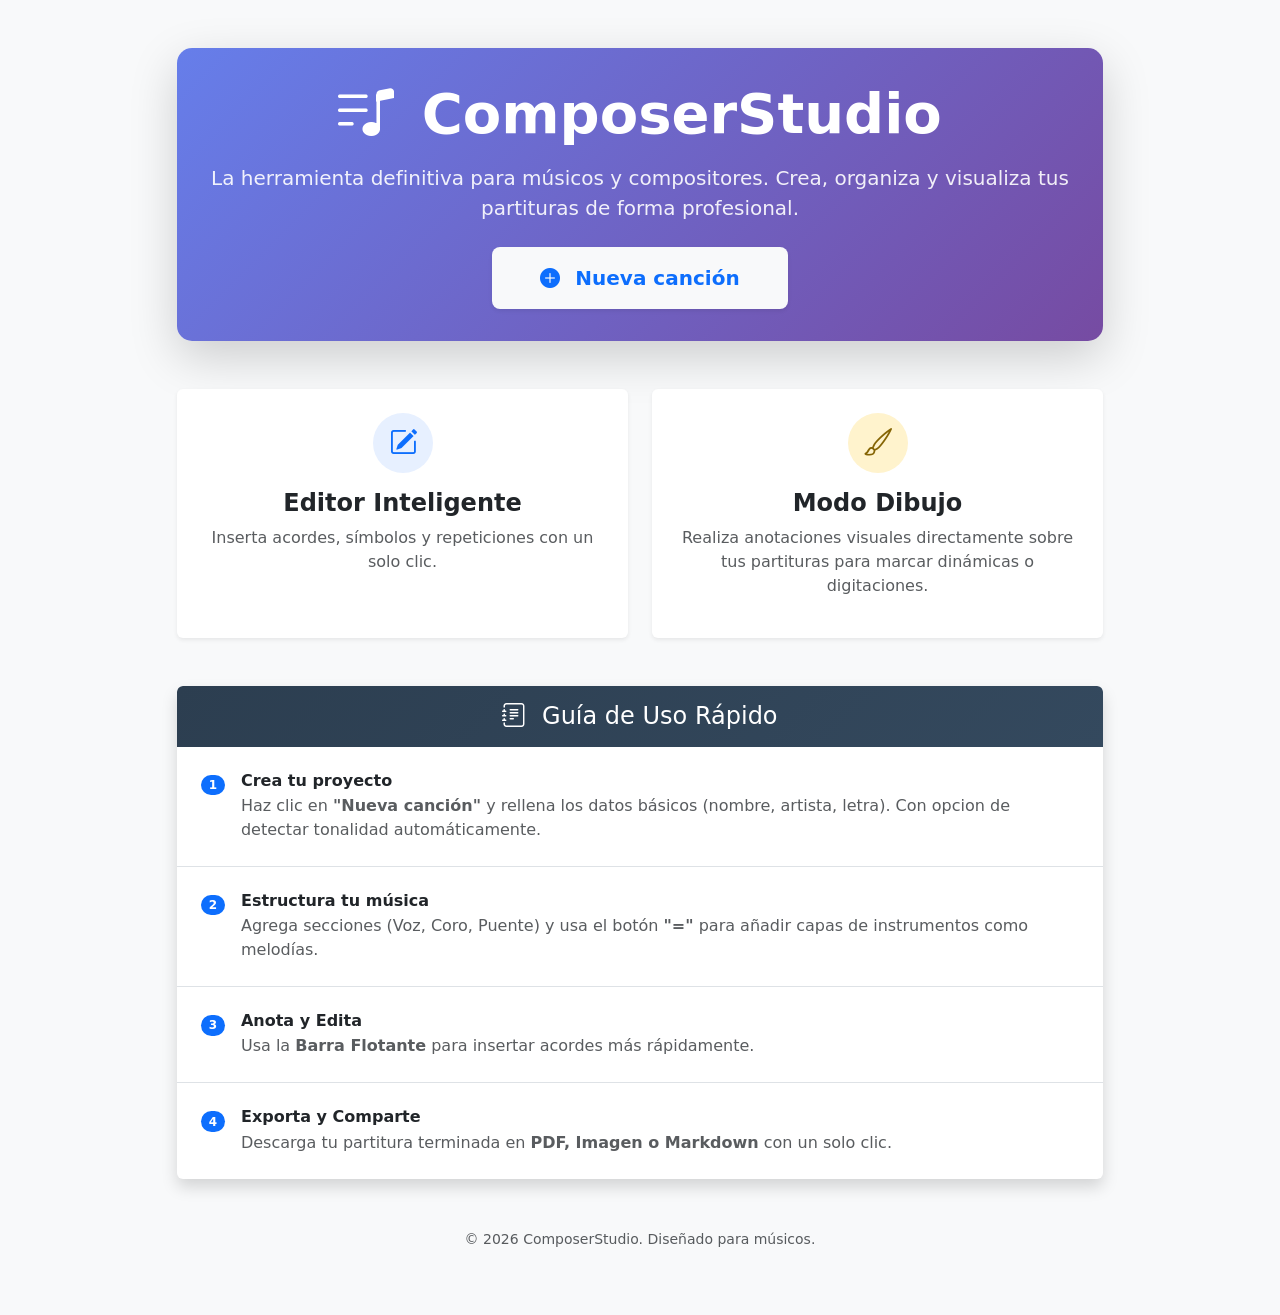
==== index.html @ fdc4615d "applista" ====
<!DOCTYPE html>
<html lang="es">
<head>
    <meta charset="UTF-8">
    <meta name="viewport" content="width=device-width, initial-scale=1.0">
    <title>ComposerStudio - App para sacar notas</title>
    <link rel="stylesheet" href="vistas/estilos.css">
    <!-- intalar bootstrap -->
    <link href="https://cdn.jsdelivr.net/npm/bootstrap@5.3.8/dist/css/bootstrap.min.css" rel="stylesheet">
    <link rel="stylesheet" href="https://cdn.jsdelivr.net/npm/bootstrap-icons@1.13.1/font/bootstrap-icons.min.css">
    <link rel="icon" href="logo.png"> 
</head>
<body class="bg-light">
    <div class="container my-4 my-md-5">
        <div class="row justify-content-center">
            <div class="col-lg-10">
                <!-- Hero Section -->
                <div class="hero-section text-center mb-5 shadow-lg">
                    <h1 class="display-4 fw-bold mb-3">
                        <i class="bi bi-music-note-list me-2"></i> 
                        ComposerStudio
                    </h1>
                    <p class="lead mb-4">La herramienta definitiva para músicos y compositores. Crea, organiza y visualiza tus partituras de forma profesional.</p>
                    <div class="d-flex justify-content-center gap-3">
                        <a href="vistas/notas.html" class="text-decoration-none">
                            <button type="button" class="btn btn-light btn-lg px-5 py-3 fw-bold text-primary shadow-sm border-0">
                                <i class="bi bi-plus-circle-fill me-2"></i>
                                Nueva canción
                            </button>
                        </a>
                    </div>
                </div>

                <!-- Tarjetas de Información -->
                <div class="row g-4 mb-5">
                    <div class="col-md-6">
                        <div class="card h-100 shadow-sm border-0 transition-hover">
                            <div class="card-body p-4 text-center">
                                <div class="icon-box mb-3 mx-auto" style="background: #e7f0ff; color: #0d6efd; width: 60px; height: 60px; border-radius: 50%; display: flex; align-items: center; justify-content: center;">
                                    <i class="bi bi-pencil-square fs-3"></i>
                                </div>
                                <h4 class="fw-bold">Editor Inteligente</h4>
                                <p class="text-muted">Inserta acordes, símbolos y repeticiones con un solo clic.</p>
                            </div>
                        </div>
                    </div>
                    <div class="col-md-6">
                        <div class="card h-100 shadow-sm border-0 transition-hover">
                            <div class="card-body p-4 text-center">
                                <div class="icon-box mb-3 mx-auto" style="background: #fff3cd; color: #856404; width: 60px; height: 60px; border-radius: 50%; display: flex; align-items: center; justify-content: center;">
                                    <i class="bi bi-brush fs-3"></i>
                                </div>
                                <h4 class="fw-bold">Modo Dibujo</h4>
                                <p class="text-muted">Realiza anotaciones visuales directamente sobre tus partituras para marcar dinámicas o digitaciones.</p>
                            </div>
                        </div>
                    </div>
                </div>

                <!-- Sección de instrucciones -->
                <div class="card shadow border-0 overflow-hidden">
                    <div class="card-header text-white py-3 border-0" style="background: linear-gradient(135deg, #2c3e50 0%, #34495e 100%);">
                        <h3 class="mb-0 fs-4 text-center">
                            <i class="bi bi-journal-text me-2"></i>
                            Guía de Uso Rápido
                        </h3>
                    </div>
                    <div class="card-body p-0">
                        <div class="list-group list-group-flush">
                            <div class="list-group-item border-0 py-4 px-4 bg-transparent border-bottom">
                                <div class="d-flex align-items-start">
                                    <span class="badge bg-primary rounded-pill me-3 mt-1">1</span>
                                    <div>
                                        <h6 class="fw-bold mb-1">Crea tu proyecto</h6>
                                        <p class="text-muted mb-0">Haz clic en <strong>"Nueva canción"</strong> y rellena los datos básicos (nombre, artista, letra). Con opcion de detectar tonalidad automáticamente.</p>
                                    </div>
                                </div>
                            </div>
                            <div class="list-group-item border-0 py-4 px-4 bg-transparent border-bottom">
                                <div class="d-flex align-items-start">
                                    <span class="badge bg-primary rounded-pill me-3 mt-1">2</span>
                                    <div>
                                        <h6 class="fw-bold mb-1">Estructura tu música</h6>
                                        <p class="text-muted mb-0">Agrega secciones (Voz, Coro, Puente) y usa el botón <strong>"="</strong> para añadir capas de instrumentos como melodías.</p>
                                    </div>
                                </div>
                            </div>
                            <div class="list-group-item border-0 py-4 px-4 bg-transparent border-bottom">
                                <div class="d-flex align-items-start">
                                    <span class="badge bg-primary rounded-pill me-3 mt-1">3</span>
                                    <div>
                                        <h6 class="fw-bold mb-1">Anota y Edita</h6>
                                        <p class="text-muted mb-0">Usa la <strong>Barra Flotante</strong> para insertar acordes más rápidamente.</p>
                                    </div>
                                </div>
                            </div>
                            <div class="list-group-item border-0 py-4 px-4 bg-transparent">
                                <div class="d-flex align-items-start">
                                    <span class="badge bg-primary rounded-pill me-3 mt-1">4</span>
                                    <div>
                                        <h6 class="fw-bold mb-1">Exporta y Comparte</h6>
                                        <p class="text-muted mb-0">Descarga tu partitura terminada en <strong>PDF, Imagen o Markdown</strong> con un solo clic.</p>
                                    </div>
                                </div>
                            </div>
                        </div>
                    </div>
                </div>

                <!-- Footer -->
                <div class="text-center mt-5 text-muted">
                    <p><small>&copy; 2026 ComposerStudio. Diseñado para músicos.</small></p>
                </div>
            </div>
        </div>
    </div>
    <!-- js para bootstrap -->
    <script src="https://cdn.jsdelivr.net/npm/bootstrap@5.3.8/dist/js/bootstrap.bundle.min.js"></script>
    <script src="index.js"></script>
</body>
</html>
---- vistas/estilos.css ----
/* Estilos generales */
body {
    background-color: #f8f9fa;
    font-family: 'Segoe UI', Tahoma, Geneva, Verdana, sans-serif;
}

.hero-section {
    background: linear-gradient(135deg, #667eea 0%, #764ba2 100%);
    border-radius: 15px;
    padding: 2rem;
    color: white;
}

.hero-section h1 {
    color: white !important;
}

.hero-section p {
    color: rgba(255, 255, 255, 0.9) !important;
}

/* Vista previa */
.vista-previa {
    background: white;
    border-radius: 12px;
    padding: 30px;
    margin-bottom: 30px;
    box-shadow: 0 10px 40px rgba(0,0,0,0.1);
    position: relative;
    overflow-y: auto;
    max-height: 80vh;
    transition: all 0.3s ease;
}

#preview-content {
    max-width: 100%;
    overflow-x: auto;
}

.seccion {
    margin-bottom: 30px;
    border-left: 4px solid #3498db;
    padding-left: 20px;
    transition: all 0.3s ease;
    page-break-inside: avoid;
}

.seccion:hover {
    border-left-color: #e74c3c;
    background-color: #f9f9f9;
}

.seccion-titulo {
    font-size: 20px;
    font-weight: bold;
    color: #2c3e50;
    margin-bottom: 15px;
    padding: 8px 12px;
    background-color: #ecf0f1;
    border-radius: 8px;
    cursor: text;
    outline: none;
}

.seccion-titulo:focus {
    background-color: #e8f4fd;
    box-shadow: 0 0 0 2px rgba(52, 152, 219, 0.3);
}

.btn-duplicar-instrumento {
    background: #e9ecef;
    border: none;
    color: #495057;
    width: 24px;
    height: 24px;
    border-radius: 4px;
    display: flex;
    align-items: center;
    justify-content: center;
    cursor: pointer;
    font-weight: bold;
    font-size: 14px;
    transition: all 0.2s;
    margin-left: 10px;
    opacity: 0; /* Oculto por defecto */
    pointer-events: none;
}

.seccion:hover .btn-duplicar-instrumento,
.seccion:focus-within .btn-duplicar-instrumento {
    opacity: 1;
    pointer-events: auto;
}

.btn-duplicar-instrumento:hover {
    background: #dee2e6;
    color: #667eea;
    transform: scale(1.1);
}

.acordes {
    position: relative;
    font-family: 'Consolas', 'Monaco', 'Lucida Console', 'Liberation Mono', 'DejaVu Sans Mono', monospace;
    font-size: 17px;
    line-height: 1.6;
    letter-spacing: 0.3px;
    background-color: #fffdf7;
    padding: 20px;
    border-radius: 12px;
    border: 1px solid #f1e9d2;
    min-height: 100px;
    transition: all 0.3s ease;
    box-shadow: inset 0 2px 4px rgba(0,0,0,0.02);
}

.acordes.drawing-mode {
    cursor: url('data:image/svg+xml;utf8,<svg xmlns="http://www.w3.org/2000/svg" width="32" height="32" viewBox="0 0 32 32"><path d="M16 0 L16 32 M0 16 L32 16" stroke="%23e74c3c" stroke-width="3" fill="none"/></svg>') 16 16, crosshair;
}

#paintColorPickerBarra {
    width: 40px;
    height: 34px;
    padding: 2px;
    border-radius: 6px;
    border: 1px solid #dee2e6;
    background: white;
    cursor: pointer;
}

.btn-group-paint {
    display: flex;
    align-items: center;
    gap: 12px;
    background: rgba(0, 0, 0, 0.05);
    padding: 10px;
    border-radius: 8px;
    margin-top: 5px;
}

#paintBrushSizeBarra {
    cursor: pointer;
    accent-color: #764ba2;
}

.acordes-content {
    position: relative;
    z-index: 2;
    white-space: pre-wrap;
    word-break: break-word;
    outline: none;
    min-height: 100px;
    line-height: 1.8;
}

.acordes-content:focus {
    background-color: #fff8e7;
}

.acorde-linea {
    margin-bottom: 8px;
    padding: 4px 8px;
    border-radius: 4px;
    outline: none;
    cursor: text;
    white-space: pre-wrap;
    word-break: break-word;
}

.acorde-linea:focus {
    background-color: #fff3cd;
    box-shadow: 0 0 0 2px rgba(255, 193, 7, 0.3);
}

/* Estilo especial para Break */
.seccion-break {
    padding: 20px 0;
    display: flex;
    align-items: center;
    gap: 15px;
}

.break-line {
    flex: 1;
    height: 2px;
    background: linear-gradient(90deg, #dee2e6 0%, #adb5bd 50%, #dee2e6 100%);
    border-radius: 2px;
}

.break-label {
    font-family: 'Courier New', monospace;
    font-weight: bold;
    color: #6c757d;
    text-transform: uppercase;
    letter-spacing: 2px;
    font-size: 12px;
}

.acordes-paint-overlay {
    position: absolute;
    top: 0;
    left: 0;
    width: 100%;
    height: 100%;
    z-index: 10;
    pointer-events: none;
}

.acordes.drawing-mode .acordes-paint-overlay {
    pointer-events: auto;
}

.acordes-paint-canvas {
    position: absolute;
    top: 0;
    left: 0;
    width: 100%;
    height: 100%;
    pointer-events: none;
}

.acordes.drawing-mode .acordes-paint-canvas {
    pointer-events: auto;
    cursor: url('data:image/svg+xml;utf8,<svg xmlns="http://www.w3.org/2000/svg" width="32" height="32" viewBox="0 0 32 32"><path d="M16 0 L16 32 M0 16 L32 16" stroke="%23e74c3c" stroke-width="3" fill="none"/></svg>') 16 16, crosshair;
}

.acordes.drawing-mode .acordes-content {
    pointer-events: none;
    opacity: 0.7;
}

/* Modo exportación */
body.export-mode * {
    overflow-anchor: none;
    -webkit-print-color-adjust: exact;
    print-color-adjust: exact;
}

body.export-mode .no-print {
    display: none !important;
}

body.export-mode .vista-previa {
    max-height: none;
    overflow: visible;
    padding: 20px;
    box-shadow: none;
}

body.export-mode .btn,
body.export-mode .barra-flotante,
body.export-mode #barraFlotanteContainer {
    display: none !important;
}

/* Barra flotante */
.barra-flotante {
    position: fixed;
    bottom: 20px;
    right: 20px;
    width: 320px;
    z-index: 9999;
    transform: translateX(100%);
    transition: transform 0.4s cubic-bezier(0.68, -0.55, 0.265, 1.55);
}

.barra-flotante.show {
    transform: translateX(0);
}

.barra-flotante.dragging {
    opacity: 0.8;
    cursor: grabbing !important;
}

.flotante-acordes,
.flotante-orden {
    background: white;
    border-radius: 12px;
    box-shadow: 0 10px 40px rgba(0,0,0,0.2);
    margin-bottom: 15px;
    overflow: hidden;
    border: 1px solid #dee2e6;
}

.flotante-title {
    background: linear-gradient(135deg, #667eea 0%, #764ba2 100%);
    color: white;
    padding: 12px 15px;
    font-weight: bold;
    font-size: 14px;
    display: flex;
    justify-content: space-between;
    align-items: center;
}

.btn-toggle-flotante {
    background: rgba(255, 255, 255, 0.2);
    border: none;
    color: white;
    width: 24px;
    height: 24px;
    border-radius: 4px;
    display: flex;
    align-items: center;
    justify-content: center;
    cursor: pointer;
    transition: all 0.2s ease;
}

.btn-toggle-flotante:hover {
    background: rgba(255, 255, 255, 0.3);
}

.flotante-orden.collapsed .btn-group-orden,
.flotante-orden.collapsed .paint-controls-barra {
    display: none !important;
}

.flotante-orden.collapsed {
    margin-bottom: 5px;
}

.btn-group-musical {
    display: flex;
    flex-wrap: wrap;
    gap: 6px;
    padding: 15px;
    background: #f8f9fa;
}

.btn-musical {
    font-size: 13px;
    padding: 6px 10px;
    min-width: 45px;
    border-radius: 6px;
    transition: all 0.2s ease;
}

.btn-musical:hover {
    transform: scale(1.05);
}

.btn-group-orden {
    display: flex;
    flex-wrap: wrap;
    gap: 8px;
    padding: 15px;
    background: #f8f9fa;
}

.btn-group-orden .btn {
    flex: 1;
    min-width: 50px;
}

.texto-barra {
    padding: 0 15px 15px 15px;
}

.barra-flotante-close {
    position: absolute;
    top: -10px;
    right: -10px;
    width: 30px;
    height: 30px;
    border-radius: 50%;
    background: #dc3545;
    color: white;
    border: none;
    cursor: pointer;
    display: flex;
    align-items: center;
    justify-content: center;
    font-size: 18px;
    transition: all 0.2s ease;
    z-index: 10000;
}

.barra-flotante-close:hover {
    transform: scale(1.1);
    background: #c82333;
}

/* Controles de paint */
.paint-controls-barra {
    background: #f8f9fa;
    border-top: 1px solid #dee2e6;
    padding: 12px;
}

.paint-title {
    font-size: 12px;
    font-weight: bold;
    color: #6c757d;
    margin-bottom: 10px;
}

.btn-group-paint {
    display: flex;
    gap: 8px;
    align-items: center;
}

.paint-color-picker-barra {
    width: 40px;
    height: 40px;
    border: 2px solid #dee2e6;
    border-radius: 8px;
    cursor: pointer;
}

.paint-brush-size-barra {
    flex: 1;
    min-width: 80px;
}

/* Animaciones */
@keyframes fadeOut {
    0% { opacity: 1; transform: translateY(0); }
    70% { opacity: 1; transform: translateY(0); }
    100% { opacity: 0; transform: translateY(-20px); display: none; }
}

/* Responsive */
@media (max-width: 768px) {
    .vista-previa {
        padding: 15px;
    }
    
    .seccion {
        padding-left: 10px;
    }
    
    .barra-flotante {
        width: 280px;
        bottom: 10px;
        right: 10px;
        max-height: 80vh;
        overflow-y: auto;
    }

    .barra-flotante.show {
        transform: none !important;
    }
    }

    .btn-musical {
        font-size: 11px;
        padding: 4px 8px;
        min-width: 38px;
    }
}

/* Menú Contextual */
.custom-context-menu {
    position: fixed;
    background: white;
    border: 1px solid #dee2e6;
    box-shadow: 0 4px 12px rgba(0,0,0,0.15);
    border-radius: 8px;
    padding: 5px 0;
    z-index: 10002;
    min-width: 180px;
    display: none;
}

.context-menu-item {
    padding: 8px 15px;
    cursor: pointer;
    font-size: 14px;
    display: flex;
    align-items: center;
    gap: 10px;
    transition: background 0.2s;
}

.context-menu-item:hover {
    background-color: #f8f9fa;
    color: #667eea;
}

.context-menu-item i {
    font-size: 16px;
}
    
    .vista-previa {
        padding: 0;
        box-shadow: none;
        max-height: none;
        overflow: visible;
    }
    
    .seccion {
        break-inside: avoid;
        page-break-inside: avoid;
    }
    
    .acordes {
        background-color: white;
        border: 1px solid #ddd;
    }
}
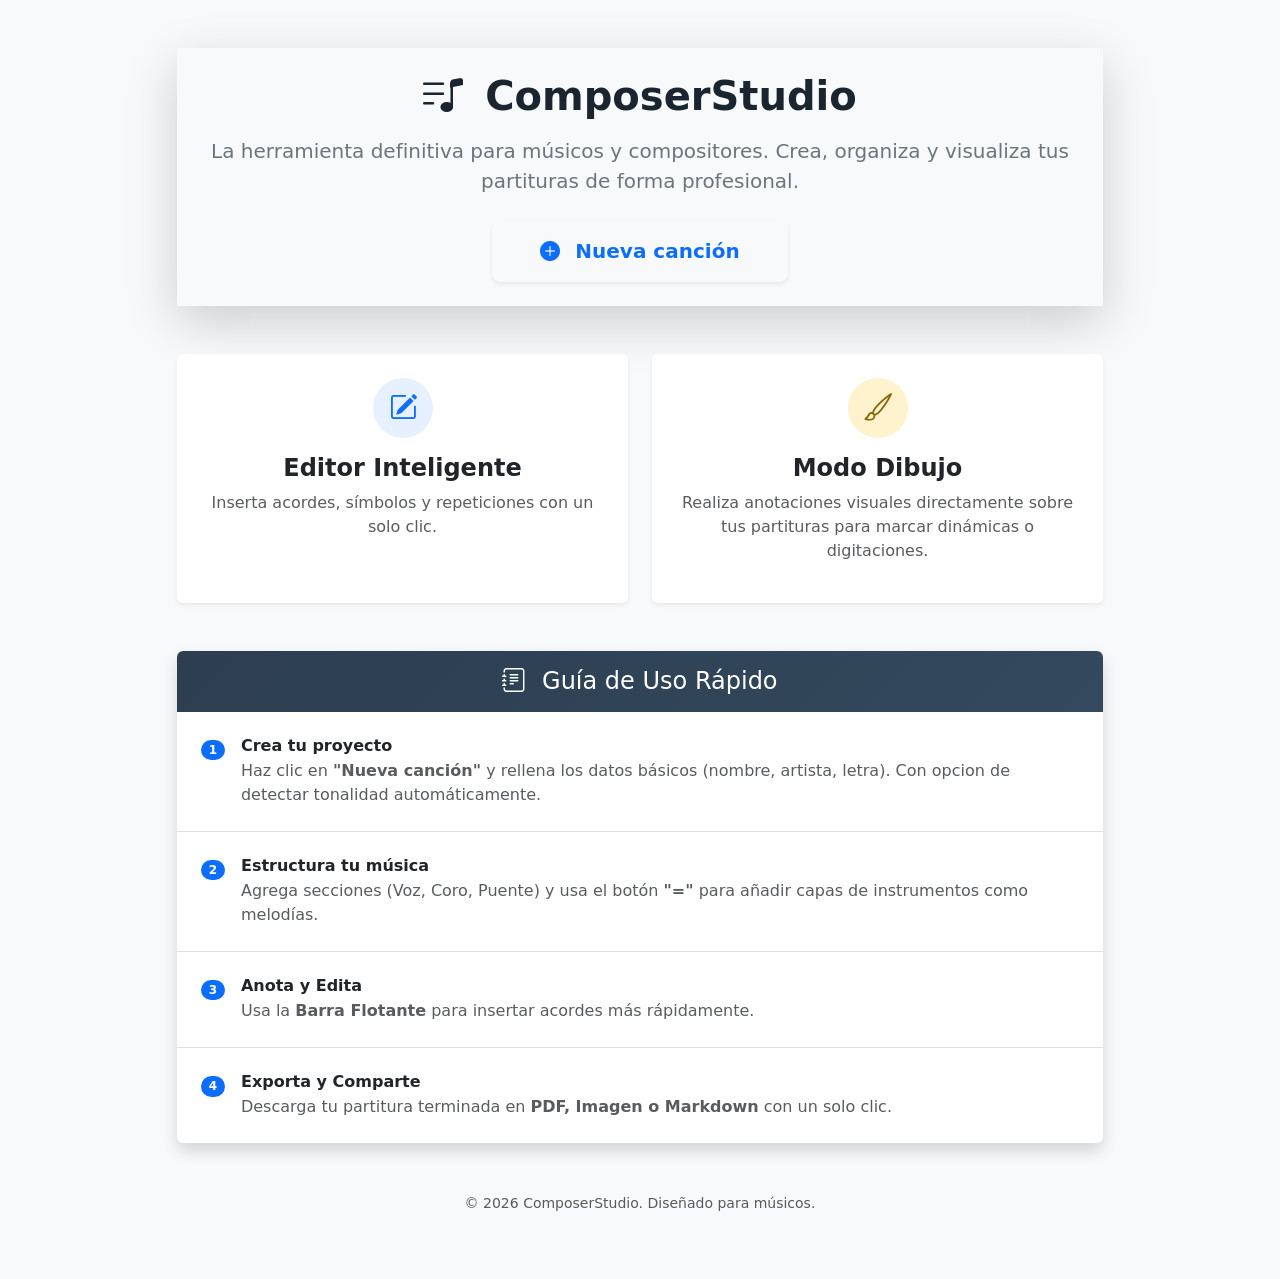
==== commit b4861c99: "mejoras?" ====
--- a/index.html
+++ b/index.html
@@ -22,12 +22,10 @@
                     </h1>
                     <p class="lead mb-4">La herramienta definitiva para músicos y compositores. Crea, organiza y visualiza tus partituras de forma profesional.</p>
                     <div class="d-flex justify-content-center gap-3">
-                        <a href="vistas/notas.html" class="text-decoration-none">
-                            <button type="button" class="btn btn-light btn-lg px-5 py-3 fw-bold text-primary shadow-sm border-0">
-                                <i class="bi bi-plus-circle-fill me-2"></i>
-                                Nueva canción
-                            </button>
-                        </a>
+                        <button type="button" class="btn btn-light btn-lg px-5 py-3 fw-bold text-primary shadow-sm border-0" onclick="window.location.href='vistas/notas.html'">
+                            <i class="bi bi-plus-circle-fill me-2"></i>
+                            Nueva canción
+                        </button>
                     </div>
                 </div>
 
@@ -116,6 +114,5 @@
     </div>
     <!-- js para bootstrap -->
     <script src="https://cdn.jsdelivr.net/npm/bootstrap@5.3.8/dist/js/bootstrap.bundle.min.js"></script>
-    <script src="index.js"></script>
 </body>
 </html>
--- a/vistas/estilos.css
+++ b/vistas/estilos.css
@@ -5,26 +5,115 @@
 }
 
 .hero-section {
+    background: transparent;
+    border-radius: 0;
+    padding: 1.5rem 0;
+    color: #1a252f;
+}
+
+.hero-section h1 {
+    color: #1a252f !important;
+    font-size: clamp(1.5rem, 4vw, 2.5rem);
+}
+
+.hero-section p {
+    color: #6c757d !important;
+    font-size: clamp(0.9rem, 2vw, 1.25rem);
+}
+
+.hover-lift {
+    transition: all 0.3s ease;
+}
+
+.hover-lift:hover {
+    transform: translateY(-2px);
+    box-shadow: 0 4px 12px rgba(0, 0, 0, 0.15);
+}
+
+@media (max-width: 768px) {
+    .hero-section {
+        padding: 1rem 0;
+    }
+
+    .hero-section h1 {
+        font-size: 1.5rem;
+    }
+
+    .hero-section p {
+        font-size: 0.9rem;
+    }
+}
+
+/* Importar Partitura Section */
+.importar-card {
+    background: linear-gradient(135deg, #f8f9fa 0%, #e9ecef 100%);
+    border: 1px solid #dee2e6;
+    transition: all 0.3s ease;
+}
+
+.importar-card:hover {
+    transform: translateY(-2px);
+    box-shadow: 0 8px 25px rgba(0, 0, 0, 0.1);
+}
+
+.importar-icon-wrapper {
+    width: 60px;
+    height: 60px;
     background: linear-gradient(135deg, #667eea 0%, #764ba2 100%);
-    border-radius: 15px;
-    padding: 2rem;
+    border-radius: 50%;
+    display: flex;
+    align-items: center;
+    justify-content: center;
+    margin: 0 auto;
     color: white;
-}
-
-.hero-section h1 {
-    color: white !important;
-}
-
-.hero-section p {
-    color: rgba(255, 255, 255, 0.9) !important;
+    font-size: 24px;
+    box-shadow: 0 4px 15px rgba(102, 126, 234, 0.3);
+}
+
+.importar-btn {
+    background: linear-gradient(135deg, #667eea 0%, #764ba2 100%);
+    border: none;
+    font-weight: 600;
+    letter-spacing: 0.5px;
+    transition: all 0.3s ease;
+}
+
+.importar-btn:hover {
+    background: linear-gradient(135deg, #5a6fd6 0%, #6a4190 100%);
+    transform: translateY(-2px);
+    box-shadow: 0 6px 20px rgba(102, 126, 234, 0.4);
+}
+
+.importar-btn:active {
+    transform: translateY(0);
+}
+
+/* Info card header responsive */
+.info {
+    padding: 1rem 1.25rem;
+}
+
+@media (max-width: 768px) {
+    .info {
+        padding: 0.75rem 1rem;
+    }
+
+    .info h2 {
+        font-size: 1rem;
+    }
+
+    .info .btn {
+        padding: 0.375rem 0.75rem;
+        font-size: 0.875rem;
+    }
 }
 
 /* Vista previa */
 .vista-previa {
     background: white;
     border-radius: 12px;
-    padding: 30px;
-    margin-bottom: 30px;
+    padding: 20px;
+    margin-bottom: 10px;
     box-shadow: 0 10px 40px rgba(0,0,0,0.1);
     position: relative;
     overflow-y: auto;
@@ -38,33 +127,43 @@
 }
 
 .seccion {
-    margin-bottom: 30px;
-    border-left: 4px solid #3498db;
-    padding-left: 20px;
+    margin-bottom: 12px;
     transition: all 0.3s ease;
     page-break-inside: avoid;
+    border-radius: 12px;
+    padding: 5px 10px;
 }
 
 .seccion:hover {
-    border-left-color: #e74c3c;
-    background-color: #f9f9f9;
+    background-color: #fafbfc;
 }
 
 .seccion-titulo {
-    font-size: 20px;
-    font-weight: bold;
-    color: #2c3e50;
-    margin-bottom: 15px;
-    padding: 8px 12px;
-    background-color: #ecf0f1;
-    border-radius: 8px;
+    font-size: 22px;
+    font-weight: 800;
+    color: #1a252f;
+    margin-bottom: 5px;
+    padding: 2px 0;
+    background-color: transparent;
     cursor: text;
     outline: none;
+    display: inline-block;
+    border-bottom: 2px solid transparent;
+    transition: all 0.2s ease;
+    text-transform: uppercase;
+    letter-spacing: 1px;
+}
+
+.seccion-titulo:hover {
+    border-bottom: 2px dashed #bdc3c7;
 }
 
 .seccion-titulo:focus {
-    background-color: #e8f4fd;
-    box-shadow: 0 0 0 2px rgba(52, 152, 219, 0.3);
+    background-color: #f8f9fa;
+    border-bottom: 2px solid #3498db;
+    color: #3498db;
+    padding: 2px 8px;
+    border-radius: 4px 4px 0 0;
 }
 
 .btn-duplicar-instrumento {
@@ -101,16 +200,17 @@
 .acordes {
     position: relative;
     font-family: 'Consolas', 'Monaco', 'Lucida Console', 'Liberation Mono', 'DejaVu Sans Mono', monospace;
-    font-size: 17px;
-    line-height: 1.6;
-    letter-spacing: 0.3px;
-    background-color: #fffdf7;
-    padding: 20px;
-    border-radius: 12px;
-    border: 1px solid #f1e9d2;
-    min-height: 100px;
+    font-size: 22px;
+    font-weight: 700;
+    line-height: 1.8;
+    letter-spacing: 1px;
+    background-color: transparent;
+    padding: 5px;
+    border-radius: 8px;
+    border: none;
+    min-height: 35px;
     transition: all 0.3s ease;
-    box-shadow: inset 0 2px 4px rgba(0,0,0,0.02);
+    color: #1a252f;
 }
 
 .acordes.drawing-mode {
@@ -127,16 +227,6 @@
     cursor: pointer;
 }
 
-.btn-group-paint {
-    display: flex;
-    align-items: center;
-    gap: 12px;
-    background: rgba(0, 0, 0, 0.05);
-    padding: 10px;
-    border-radius: 8px;
-    margin-top: 5px;
-}
-
 #paintBrushSizeBarra {
     cursor: pointer;
     accent-color: #764ba2;
@@ -148,27 +238,30 @@
     white-space: pre-wrap;
     word-break: break-word;
     outline: none;
-    min-height: 100px;
+    min-height: 35px;
     line-height: 1.8;
 }
 
 .acordes-content:focus {
-    background-color: #fff8e7;
+    background-color: transparent;
 }
 
 .acorde-linea {
     margin-bottom: 8px;
     padding: 4px 8px;
-    border-radius: 4px;
+    border-radius: 6px;
     outline: none;
     cursor: text;
     white-space: pre-wrap;
     word-break: break-word;
+    border-left: 2px solid transparent;
+    transition: all 0.2s ease;
 }
 
 .acorde-linea:focus {
-    background-color: #fff3cd;
-    box-shadow: 0 0 0 2px rgba(255, 193, 7, 0.3);
+    background-color: #f8f9fa;
+    border-left-color: #3498db;
+    color: #2980b9;
 }
 
 /* Estilo especial para Break */
@@ -357,29 +450,7 @@
     padding: 0 15px 15px 15px;
 }
 
-.barra-flotante-close {
-    position: absolute;
-    top: -10px;
-    right: -10px;
-    width: 30px;
-    height: 30px;
-    border-radius: 50%;
-    background: #dc3545;
-    color: white;
-    border: none;
-    cursor: pointer;
-    display: flex;
-    align-items: center;
-    justify-content: center;
-    font-size: 18px;
-    transition: all 0.2s ease;
-    z-index: 10000;
-}
-
-.barra-flotante-close:hover {
-    transform: scale(1.1);
-    background: #c82333;
-}
+
 
 /* Controles de paint */
 .paint-controls-barra {
@@ -399,19 +470,10 @@
     display: flex;
     gap: 8px;
     align-items: center;
-}
-
-.paint-color-picker-barra {
-    width: 40px;
-    height: 40px;
-    border: 2px solid #dee2e6;
+    background: rgba(0, 0, 0, 0.05);
+    padding: 10px;
     border-radius: 8px;
-    cursor: pointer;
-}
-
-.paint-brush-size-barra {
-    flex: 1;
-    min-width: 80px;
+    margin-top: 5px;
 }
 
 /* Animaciones */
@@ -441,7 +503,6 @@
 
     .barra-flotante.show {
         transform: none !important;
-    }
     }
 
     .btn-musical {
@@ -482,7 +543,8 @@
 .context-menu-item i {
     font-size: 16px;
 }
-    
+
+@media print {
     .vista-previa {
         padding: 0;
         box-shadow: none;
@@ -499,4 +561,157 @@
         background-color: white;
         border: 1px solid #ddd;
     }
+}
+/* Metrónomo */
+.metronome-wrapper {
+    transition: all 0.3s ease;
+}
+
+.metronome-light {
+    width: 16px;
+    height: 16px;
+    border-radius: 50%;
+    background-color: #dee2e6;
+    transition: background-color 0.1s ease, transform 0.1s ease;
+    border: 2px solid rgba(0,0,0,0.1);
+}
+
+.metronome-light.active {
+    background-color: #ffc107;
+    box-shadow: 0 0 15px #ffc107;
+    transform: scale(1.2);
+}
+
+.metronome-light.strong {
+    background-color: #dc3545;
+    box-shadow: 0 0 15px #dc3545;
+}
+
+/* Piano Virtual */
+.piano {
+    display: flex;
+    position: relative;
+    justify-content: flex-start;
+    overflow-x: auto;
+    margin: 10px 0;
+    background: linear-gradient(145deg, #2c3e50 0%, #1a252f 100%);
+    padding: 15px 10px 20px 10px;
+    border-radius: 12px;
+    box-shadow: 0 10px 30px rgba(0,0,0,0.3);
+    scrollbar-width: thin;
+    scrollbar-color: #ffc107 #2c3e50;
+    -webkit-overflow-scrolling: touch;
+    touch-action: pan-x;
+}
+
+.piano::-webkit-scrollbar {
+    height: 8px;
+}
+
+.piano::-webkit-scrollbar-track {
+    background: #2c3e50;
+    border-radius: 10px;
+}
+
+.piano::-webkit-scrollbar-thumb {
+    background: #ffc107;
+    border-radius: 10px;
+}
+
+.piano-key {
+    cursor: pointer;
+    transition: all 0.1s ease;
+    user-select: none;
+    text-align: center;
+    font-weight: bold;
+    flex-shrink: 0;
+}
+
+.piano-key.white {
+    background: linear-gradient(145deg, #ffffff 0%, #f0f0f0 100%);
+    width: 70px;
+    height: 180px;
+    border: 1px solid #ccc;
+    border-radius: 0 0 8px 8px;
+    display: flex;
+    align-items: flex-end;
+    justify-content: center;
+    padding-bottom: 15px;
+    font-size: 14px;
+    color: #333;
+    box-shadow: 0 4px 8px rgba(0,0,0,0.1);
+    z-index: 1;
+}
+
+.piano-key.white:hover {
+    background: linear-gradient(145deg, #f8f9fa 0%, #e9ecef 100%);
+    transform: translateY(-2px);
+}
+
+.piano-key.white:active {
+    transform: translateY(4px);
+    background: #e0e0e0;
+}
+
+.piano-key.black {
+    background: linear-gradient(145deg, #2c3e50 0%, #1a252f 100%);
+    width: 45px;
+    height: 110px;
+    margin-left: -22px;
+    margin-right: -22px;
+    border-radius: 0 0 5px 5px;
+    color: white;
+    display: flex;
+    align-items: flex-end;
+    justify-content: center;
+    padding-bottom: 10px;
+    font-size: 12px;
+    z-index: 2;
+    box-shadow: 0 4px 6px rgba(0,0,0,0.3);
+}
+
+.piano-key.black:hover {
+    background: linear-gradient(145deg, #34495e 0%, #2c3e50 100%);
+    transform: translateY(-2px);
+}
+
+.piano-key.black:active {
+    transform: translateY(4px);
+}
+
+.piano-key.active {
+    transform: translateY(6px);
+    box-shadow: 0 1px 2px rgba(0,0,0,0.2);
+}
+
+.piano-key.marked-persistent.white {
+    background: linear-gradient(145deg, #ffeb3b 0%, #fbc02d 100%) !important;
+    border-color: #fbc02d;
+}
+
+.piano-key.marked-persistent.black {
+    background: linear-gradient(145deg, #fbc02d 0%, #f9a825 100%) !important;
+    color: black;
+}
+
+@media (max-width: 768px) {
+    .piano {
+        overflow-x: auto;
+        justify-content: flex-start;
+        padding: 20px 10px;
+    }
+    
+    .piano-key.white {
+        width: 50px;
+        height: 140px;
+        font-size: 11px;
+    }
+    
+    .piano-key.black {
+        width: 35px;
+        height: 85px;
+        margin-left: -17px;
+        margin-right: -17px;
+        font-size: 9px;
+    }
 }
